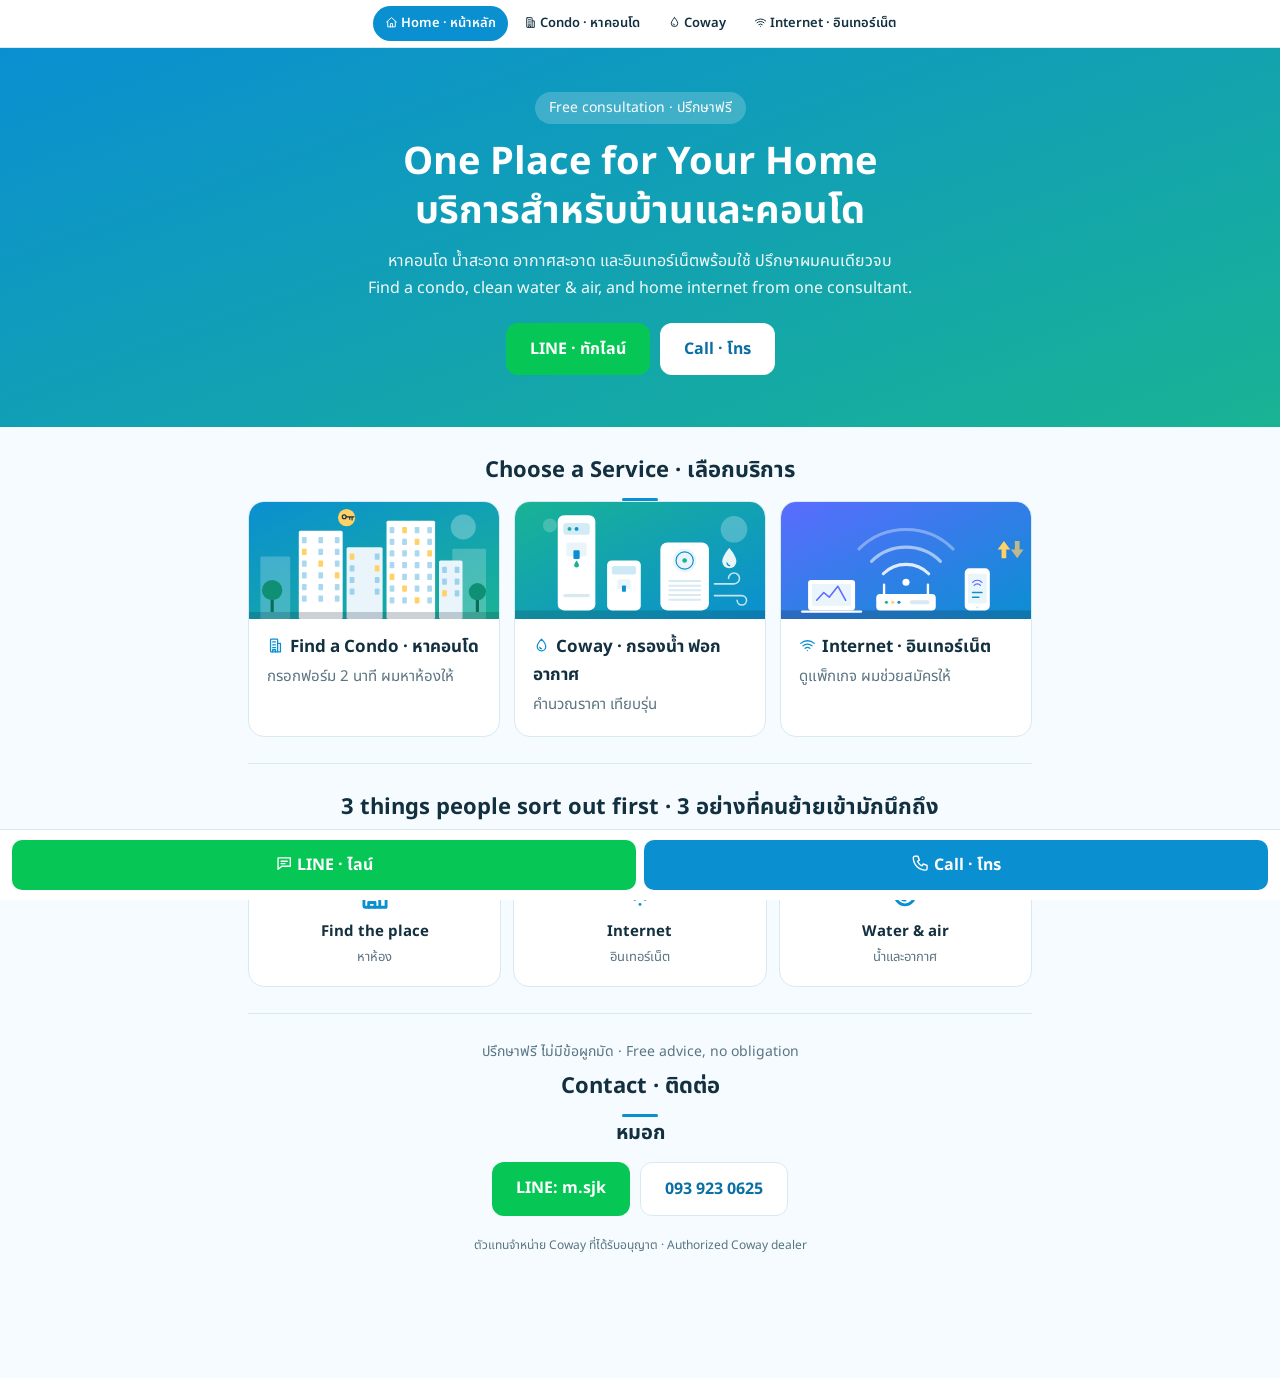
==== index.html @ 27ef278f "Add files via upload" ====
<!DOCTYPE html>
<html lang="th" data-page="home">
<head>
<meta charset="utf-8">
<meta name="viewport" content="width=device-width, initial-scale=1, viewport-fit=cover">
<title>Home Services Hub | บริการสำหรับบ้านและคอนโด</title>
<link href="https://fonts.googleapis.com/css2?family=Noto+Sans+Thai:wght@400;600;700&display=swap" rel="stylesheet">
<link rel="stylesheet" href="assets/site.css">
<script src="assets/icons.js"></script>
<script src="assets/site.js"></script>
</head>
<body>
<header class="hero"><div class="wrap">
  <span class="badge">Free consultation · ปรึกษาฟรี</span>
  <h1>One Place for Your Home<br>บริการสำหรับบ้านและคอนโด</h1>
  <p>หาคอนโด น้ำสะอาด อากาศสะอาด และอินเทอร์เน็ตพร้อมใช้ ปรึกษาผมคนเดียวจบ<br>Find a condo, clean water &amp; air, and home internet from one consultant.</p>
  <div class="btns"><a class="btn line" data-line href="#">LINE · ทักไลน์</a><a class="btn tel" data-tel href="#">Call · โทร</a></div>
</div></header>
<main class="wrap">
<section style="border-top:0">
  <h2>Choose a Service · เลือกบริการ</h2>
  <div class="grid">
    <a class="card cc" href="condo.html"><img class="cv" alt="" src="assets/img/cover-condo.svg"><div class="cb"><h3><i data-i="condo"></i> Find a Condo · หาคอนโด</h3><p>กรอกฟอร์ม 2 นาที ผมหาห้องให้</p></div></a>
    <a class="card cc" href="coway.html"><img class="cv" alt="" src="assets/img/cover-coway.svg"><div class="cb"><h3><i data-i="water"></i> Coway · กรองน้ำ ฟอกอากาศ</h3><p>คำนวณราคา เทียบรุ่น</p></div></a>
    <a class="card cc" href="internet.html"><img class="cv" alt="" src="assets/img/cover-internet.svg"><div class="cb"><h3><i data-i="wifi"></i> Internet · อินเทอร์เน็ต</h3><p>ดูแพ็กเกจ ผมช่วยสมัครให้</p></div></a>
  </div>
</section>
<section>
  <h2>3 things people sort out first · 3 อย่างที่คนย้ายเข้ามักนึกถึง</h2>
  <div class="tiles">
    <a class="tile" href="condo.html"><i data-i="condo"></i><b>Find the place</b><span>หาห้อง</span></a>
    <a class="tile" href="internet.html"><i data-i="wifi"></i><b>Internet</b><span>อินเทอร์เน็ต</span></a>
    <a class="tile" href="coway.html"><i data-i="water"></i><b>Water &amp; air</b><span>น้ำและอากาศ</span></a>
  </div>
</section>
<section class="me">
  <p class="sub" style="margin:0 0 6px">ปรึกษาฟรี ไม่มีข้อผูกมัด · Free advice, no obligation</p>
  <h2>Contact · ติดต่อ</h2>
  <div class="name" data-name>[name]</div>
  <div class="btns" style="margin-top:12px">
    <a class="btn line" data-line href="#">LINE: <span data-lineid></span></a>
    <a class="btn tel" style="border:1px solid var(--line)" data-tel href="#"><span data-phone></span></a>
  </div>
  <p class="note">ตัวแทนจำหน่าย Coway ที่ได้รับอนุญาต · Authorized Coway dealer</p>
</section>
</main>
<nav class="bar"><a class="l" data-line href="#"><i data-i="chat"></i> LINE · ไลน์</a><a class="t" data-tel href="#"><i data-i="phone"></i> Call · โทร</a></nav>
</body></html>
---- assets/site.css ----
/* Shared styles for all pages / สไตล์ร่วมของทุกหน้า */
:root{box-sizing:border-box;--bg:#f5fbff;--card:#fff;--text:#12303f;--muted:#5b7482;--brand:#0a8fd1;--brand2:#0a6fa3;--accent:#19b394;--line:#d8e9f2;--soft:#eaf5fb;--hero:linear-gradient(160deg,#0a8fd1,#19b394)}
@media (prefers-color-scheme:dark){:root:not([data-theme="light"]){--bg:#0d1b24;--card:#142833;--text:#e6f3fa;--muted:#9bb5c3;--line:#23404f;--soft:#1a3342;--hero:linear-gradient(160deg,#075a85,#0f7d69)}}
*{box-sizing:border-box}
html{scroll-behavior:smooth}
body{margin:0;background:var(--bg);color:var(--text);font-family:"Noto Sans Thai",system-ui,-apple-system,"Segoe UI",sans-serif;line-height:1.65;padding-bottom:84px}
.wrap{max-width:820px;margin:0 auto;padding:0 18px}
.hero{background:var(--hero);color:#fff;padding:44px 0 52px;text-align:center}
.hero h1{font-size:clamp(26px,6vw,38px);line-height:1.3;margin:0 0 12px}
.hero p{margin:0 auto 22px;max-width:560px;opacity:.95}
.badge{display:inline-block;background:rgba(255,255,255,.2);padding:4px 14px;border-radius:99px;font-size:14px;margin-bottom:14px}
.btns{display:flex;gap:10px;justify-content:center;flex-wrap:wrap}
.btn{display:inline-block;text-decoration:none;font-weight:700;padding:13px 24px;border-radius:12px;font-size:16px}
.btn.line{background:#06c755;color:#fff}.btn.tel{background:#fff;color:var(--brand2)}
section{padding:26px 0}
section + section{border-top:1px solid var(--line)}
h2{font-size:22px;margin:0;text-align:center}
h2:after{content:"";display:block;width:36px;height:3px;background:var(--brand);border-radius:2px;margin:8px auto 0}
.sub{color:var(--muted);text-align:center;margin:10px 0 18px;font-size:14px}
.grid{display:grid;gap:14px;grid-template-columns:repeat(auto-fit,minmax(210px,1fr))}
.card{background:var(--card);border:1px solid var(--line);border-radius:16px;padding:20px}
.card .ic{font-size:34px}.card h3{margin:8px 0 4px;font-size:18px}.card p{margin:0;color:var(--muted);font-size:15px}
.nt{font-size:13px;color:var(--muted);margin:0 0 8px}
.note{font-size:12px;color:var(--muted);text-align:center;margin-top:20px}
details{background:var(--card);border:1px solid var(--line);border-radius:12px;padding:14px 16px;margin-bottom:10px}
summary{font-weight:600;cursor:pointer}details p{margin:8px 0 0;color:var(--muted)}
.me{text-align:center}.me .name{font-size:20px;font-weight:700}
.bar{position:fixed;left:0;right:0;bottom:0;display:flex;gap:8px;padding:10px 12px calc(10px + env(safe-area-inset-bottom,0px));background:var(--card);border-top:1px solid var(--line);z-index:9}
.bar a{flex:1;text-align:center;text-decoration:none;font-weight:700;padding:12px;border-radius:10px;color:#fff}
.bar .l{background:#06c755}.bar .t{background:var(--brand)}
.fl{display:block;font-size:13px;color:var(--muted);margin-bottom:10px}
.fl select{display:block;width:100%;margin-top:4px;font:inherit;font-size:15px;padding:10px;border-radius:10px;border:1px solid var(--line);background:var(--bg);color:var(--text)}
.fg{display:grid;gap:0 12px;grid-template-columns:repeat(auto-fit,minmax(200px,1fr))}
/* top nav */
.sn{position:sticky;top:0;z-index:20;display:flex;gap:4px;justify-content:center;flex-wrap:wrap;background:var(--card);border-bottom:1px solid var(--line);padding:6px 8px}
.sn a{text-decoration:none;color:var(--text);font-size:13px;font-weight:600;padding:7px 12px;border-radius:99px}
.sn a.on{background:var(--brand);color:#fff}
/* cross promo */
.xp h2{font-size:20px}
.xp a.xc{display:block;text-decoration:none;color:inherit;background:var(--card);border:1px solid var(--line);border-radius:16px;padding:18px}
.xp a.xc:hover{border-color:var(--brand)}
.xp .xc b{display:block;font-size:17px;margin:4px 0}.xp .xc span{color:var(--muted);font-size:14px}.xp .xc u{display:block;margin-top:8px;color:var(--brand2);font-weight:700;font-size:14px;text-decoration:none}
/* steps / tags */
.stp{counter-reset:s;display:grid;gap:10px;padding:0;margin:0;list-style:none}
.stp li{counter-increment:s;background:var(--card);border:1px solid var(--line);border-radius:14px;padding:12px 14px 12px 54px;position:relative}
.stp li:before{content:counter(s);position:absolute;left:14px;top:12px;width:28px;height:28px;border-radius:50%;background:var(--brand);color:#fff;font-weight:700;display:flex;align-items:center;justify-content:center}
.tag{display:inline-block;font-size:12px;background:var(--soft);color:var(--brand2);padding:2px 10px;border-radius:99px;margin:2px 4px 2px 0}
.empty{border:2px dashed var(--line);border-radius:16px;padding:22px;text-align:center;color:var(--muted)}
.big{font-size:30px;font-weight:700;color:var(--brand2)}

.pkg{width:100%;border-collapse:collapse;font-size:14px}
.pkg th,.pkg td{padding:9px 10px;text-align:left;border-bottom:1px solid var(--line)}
.pkg th{background:var(--soft);font-size:13px}.pkg td.n{font-weight:700;color:var(--brand2);text-align:right}
.pkg .best{background:var(--soft)}
.tw{overflow-x:auto;border:1px solid var(--line);border-radius:12px;background:var(--card)}
.pimg{display:grid;gap:12px;grid-template-columns:repeat(auto-fit,minmax(240px,1fr))}
.pimg a{display:block;border:1px solid var(--line);border-radius:14px;overflow:hidden;background:#fff}.pimg img{display:block;width:100%;height:auto}
.who{display:inline-block;font-size:11px;font-weight:700;padding:1px 9px;border-radius:99px;margin-left:6px;vertical-align:1px}
.who.you{background:var(--brand);color:#fff}.who.me{background:var(--soft);color:var(--brand2);border:1px solid var(--line)}
.tl{list-style:none;margin:0;padding:0}
.tl li{display:grid;grid-template-columns:44px 1fr;gap:12px;padding:0 0 18px;position:relative}
.tl li:not(:last-child):before{content:"";position:absolute;left:21px;top:44px;bottom:2px;width:2px;background:var(--line)}
.tl .ico{width:44px;height:44px;border-radius:50%;display:flex;align-items:center;justify-content:center;font-size:22px;background:var(--soft);border:2px solid var(--line)}
.tl li.you .ico{background:var(--brand);border-color:var(--brand)}
.tl b{font-size:15px}.tl p{margin:2px 0 0;color:var(--muted);font-size:14px}
.callout{background:var(--soft);border:1px solid var(--line);border-radius:12px;padding:12px 14px;text-align:center;margin-bottom:16px;font-size:14px}

/* icons & covers */
svg.i{width:1em;height:1em;fill:none;stroke:currentColor;stroke-width:1.8;stroke-linecap:round;stroke-linejoin:round;vertical-align:-.14em;flex:none}
.card .ic,.cat .ic{color:var(--brand)}.card .ic{font-size:34px}
.tl .ico{color:var(--brand2)}.tl li.you .ico{color:#fff}
.bar a svg.i{font-size:1.15em}
.card.cc{padding:0;overflow:hidden;display:block;text-decoration:none;color:inherit}
.card.cc .cv{display:block;width:100%;height:auto;aspect-ratio:640/300;object-fit:cover;background:var(--soft)}
.card.cc .cb{padding:14px 18px 18px}.card.cc h3{margin:0 0 4px;font-size:17px}
.card.cc h3 svg.i{color:var(--brand);margin-right:2px}
.cvh{display:block;width:100%;max-width:460px;height:auto;margin:22px auto 0;border-radius:16px;box-shadow:0 6px 24px rgba(0,0,0,.18)}
.tiles{display:grid;gap:12px;grid-template-columns:repeat(3,1fr);margin-top:18px}
.tile{display:flex;flex-direction:column;align-items:center;text-align:center;gap:2px;padding:18px 8px;background:var(--card);border:1px solid var(--line);border-radius:16px;text-decoration:none;color:inherit}
.tile svg.i{font-size:38px;color:var(--brand);margin-bottom:6px}
.tile b{font-size:15px}.tile span{color:var(--muted);font-size:13px}
.tile:hover{border-color:var(--brand)}
.xp a.xc{padding:0;overflow:hidden}.xp .xc img{display:block;width:100%;height:auto;aspect-ratio:640/300;object-fit:cover}
.xp .xc .xb{padding:12px 16px 16px}
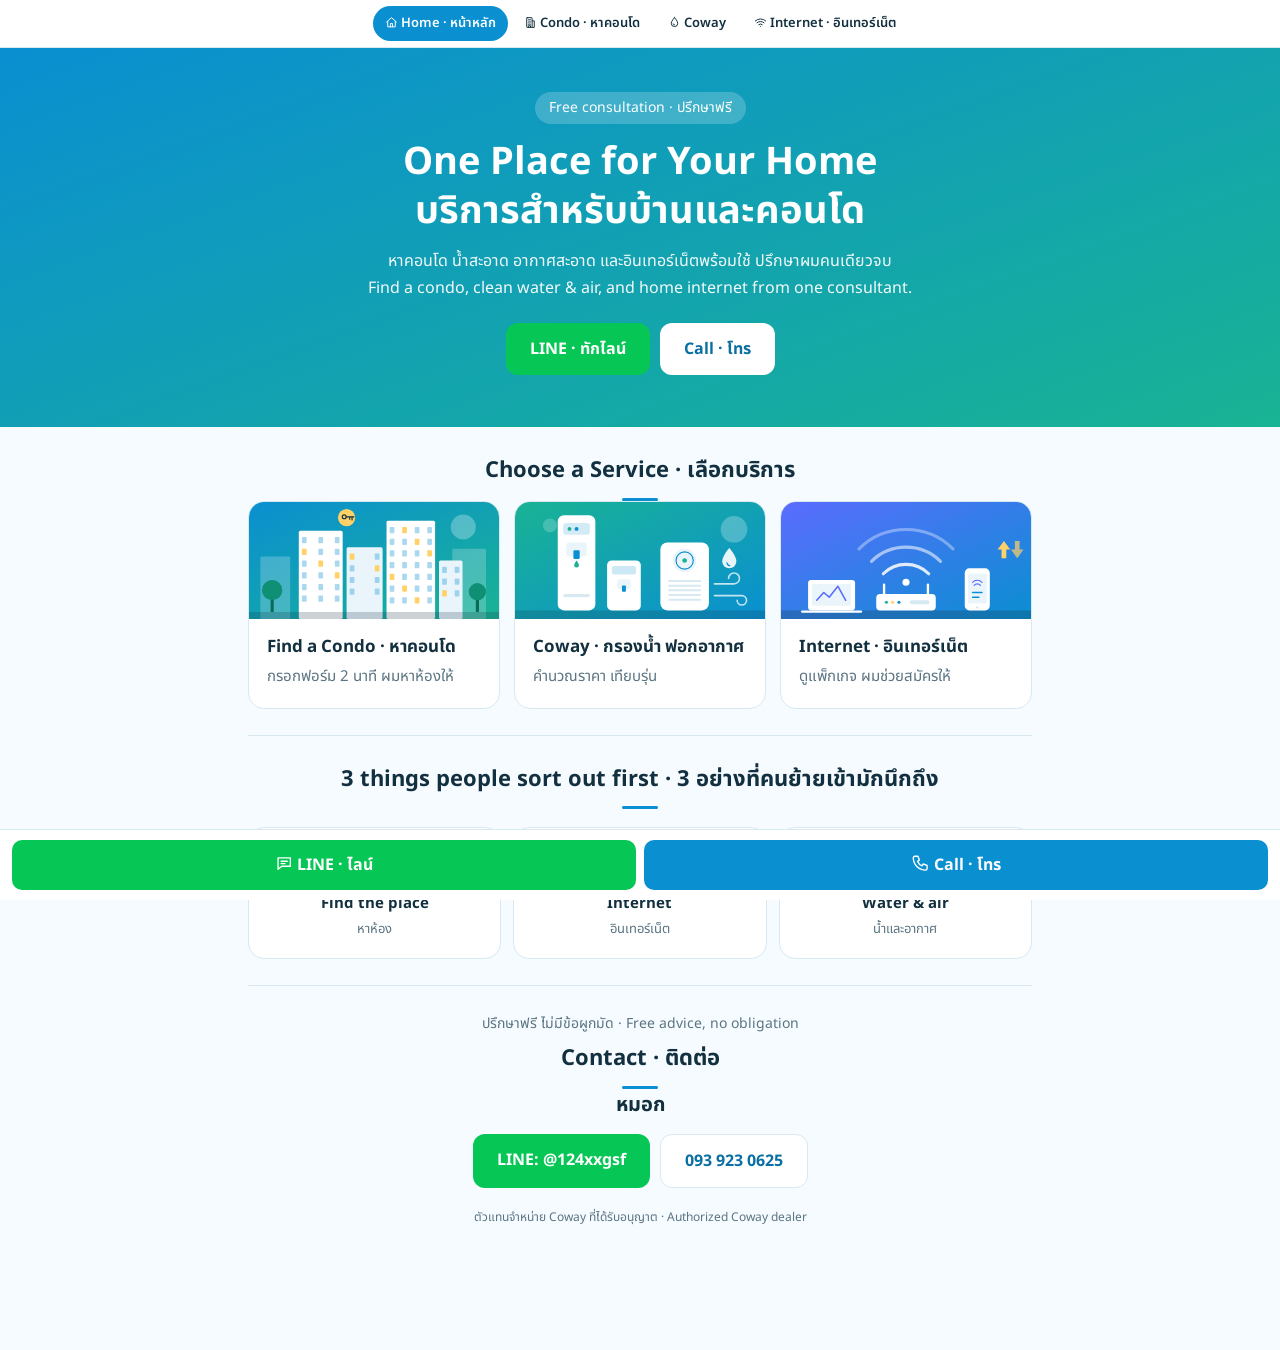
==== commit 13505795: "Add files via upload" ====
--- a/index.html
+++ b/index.html
@@ -20,9 +20,9 @@
 <section style="border-top:0">
   <h2>Choose a Service · เลือกบริการ</h2>
   <div class="grid">
-    <a class="card cc" href="condo.html"><img class="cv" alt="" src="assets/img/cover-condo.svg"><div class="cb"><h3><i data-i="condo"></i> Find a Condo · หาคอนโด</h3><p>กรอกฟอร์ม 2 นาที ผมหาห้องให้</p></div></a>
-    <a class="card cc" href="coway.html"><img class="cv" alt="" src="assets/img/cover-coway.svg"><div class="cb"><h3><i data-i="water"></i> Coway · กรองน้ำ ฟอกอากาศ</h3><p>คำนวณราคา เทียบรุ่น</p></div></a>
-    <a class="card cc" href="internet.html"><img class="cv" alt="" src="assets/img/cover-internet.svg"><div class="cb"><h3><i data-i="wifi"></i> Internet · อินเทอร์เน็ต</h3><p>ดูแพ็กเกจ ผมช่วยสมัครให้</p></div></a>
+    <a class="card cc" href="condo.html"><img class="cv" alt="" src="assets/img/cover-condo.svg"><div class="cb"><h3>Find a Condo · หาคอนโด</h3><p>กรอกฟอร์ม 2 นาที ผมหาห้องให้</p></div></a>
+    <a class="card cc" href="coway.html"><img class="cv" alt="" src="assets/img/cover-coway.svg"><div class="cb"><h3>Coway · กรองน้ำ ฟอกอากาศ</h3><p>คำนวณราคา เทียบรุ่น</p></div></a>
+    <a class="card cc" href="internet.html"><img class="cv" alt="" src="assets/img/cover-internet.svg"><div class="cb"><h3>Internet · อินเทอร์เน็ต</h3><p>ดูแพ็กเกจ ผมช่วยสมัครให้</p></div></a>
   </div>
 </section>
 <section>
